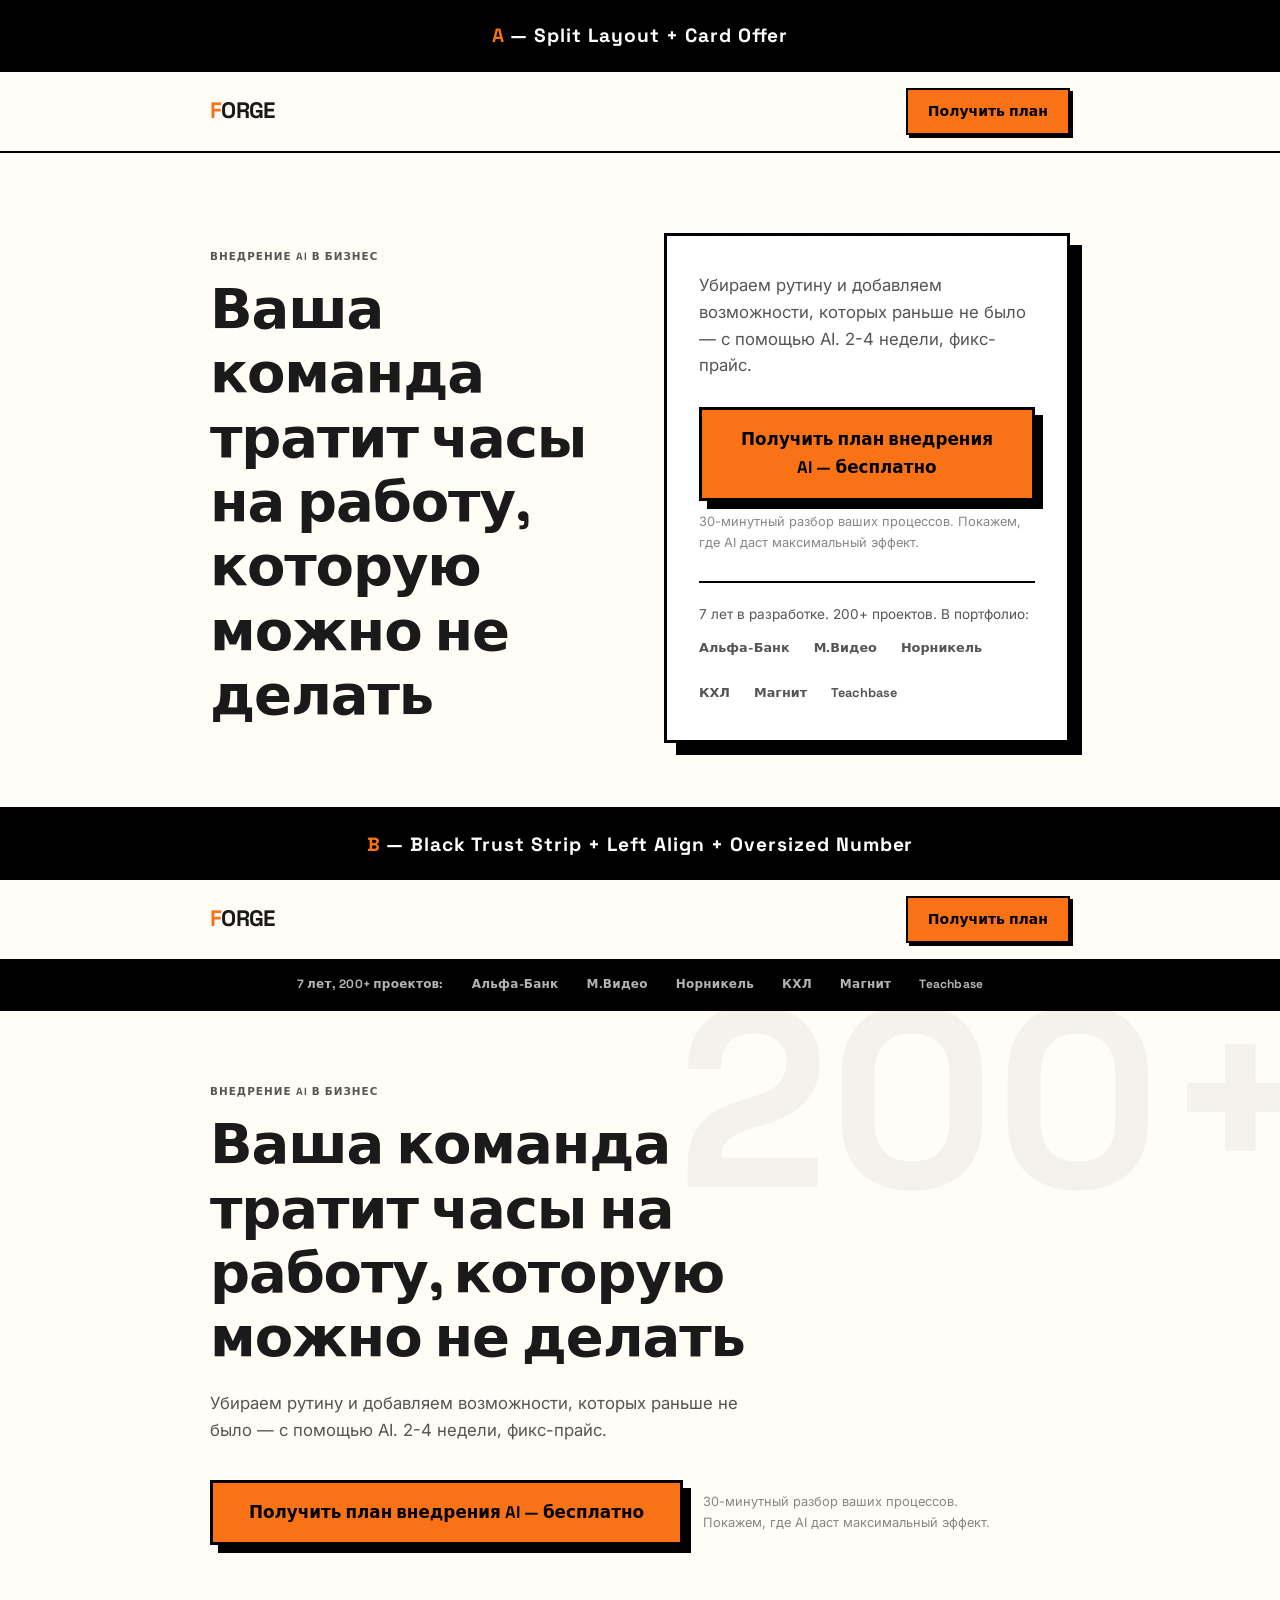
==== compare.html @ 6d1ca91e "design: hero comparison page — variant A (split+card) vs B (strip+left)" ====
<!DOCTYPE html>
<html lang="ru">
<head>
    <meta charset="UTF-8">
    <meta name="viewport" content="width=device-width, initial-scale=1.0">
    <title>Forge — Hero Comparison</title>
    <link rel="preconnect" href="https://fonts.googleapis.com">
    <link rel="preconnect" href="https://fonts.gstatic.com" crossorigin>
    <link href="https://fonts.googleapis.com/css2?family=Inter:wght@400;600&family=Space+Grotesk:wght@700&display=swap" rel="stylesheet">
    <style>
        :root {
            --bg: #FFFDF5;
            --bg-alt: #FFF8ED;
            --black: #000000;
            --white: #FFFFFF;
            --orange: #F97316;
            --orange-light: #FFF3E6;
            --blue: #4A90D9;
            --text: #1a1a1a;
            --text-muted: #555;
            --border: 2px solid var(--black);
            --border-thick: 3px solid var(--black);
            --shadow-sm: 3px 3px 0 0 var(--black);
            --shadow: 5px 5px 0 0 var(--black);
            --shadow-lg: 8px 8px 0 0 var(--black);
            --shadow-xl: 12px 12px 0 0 var(--black);
            --font-display: 'Space Grotesk', system-ui, sans-serif;
            --font-body: 'Inter', system-ui, sans-serif;
        }

        *, *::before, *::after { margin: 0; padding: 0; box-sizing: border-box; }

        body {
            font-family: var(--font-body);
            background: #ddd;
            color: var(--text);
            line-height: 1.65;
            -webkit-font-smoothing: antialiased;
        }

        h1, h2, h3 {
            font-family: var(--font-display);
            font-weight: 700;
            line-height: 1.15;
            letter-spacing: -0.02em;
        }

        a { color: var(--blue); text-decoration: none; }

        /* ===== Variant Label ===== */
        .variant-label {
            text-align: center;
            padding: 20px;
            font-family: var(--font-display);
            font-size: 1.2rem;
            font-weight: 700;
            background: var(--black);
            color: var(--white);
            letter-spacing: 0.05em;
        }

        .variant-label span {
            color: var(--orange);
        }

        /* ===== Shared Nav ===== */
        .nav {
            padding: 16px 0;
            border-bottom: var(--border);
            background: var(--bg);
        }

        .nav .container {
            max-width: 900px;
            margin: 0 auto;
            padding: 0 20px;
            display: flex;
            justify-content: space-between;
            align-items: center;
        }

        .logo {
            font-family: var(--font-display);
            font-size: 1.4rem;
            font-weight: 700;
            letter-spacing: -0.03em;
            text-transform: uppercase;
        }

        .logo em { color: var(--orange); font-style: normal; }

        .nav-cta {
            font-family: var(--font-display);
            font-weight: 700;
            font-size: 0.875rem;
            padding: 10px 20px;
            background: var(--orange);
            color: var(--black);
            border: var(--border);
            box-shadow: var(--shadow-sm);
            text-decoration: none;
        }

        /* ===== Buttons ===== */
        .btn {
            display: inline-block;
            font-family: var(--font-display);
            font-weight: 700;
            font-size: 1rem;
            padding: 14px 32px;
            border: var(--border-thick);
            cursor: pointer;
            text-decoration: none;
        }

        .btn-primary {
            background: var(--orange);
            color: var(--black);
            box-shadow: var(--shadow-lg);
            font-size: 1.05rem;
            padding: 16px 36px;
        }

        .logo-strip-simple {
            display: flex;
            gap: 24px;
            align-items: center;
            flex-wrap: wrap;
        }

        .logo-strip-simple span {
            font-family: var(--font-display);
            font-weight: 700;
            font-size: 0.8rem;
            color: var(--text-muted);
            white-space: nowrap;
        }

        /* ============================================================
           VARIANT A — Split + Card Offer
           ============================================================ */
        .hero-a {
            padding: 80px 0 64px;
            background: var(--bg);
            border-bottom: var(--border);
            position: relative;
            overflow: hidden;
        }

        .hero-a::before {
            content: '';
            position: absolute;
            top: 0; left: 0; right: 0; bottom: 0;
            background-image: radial-gradient(var(--black) 1px, transparent 1px);
            background-size: 32px 32px;
            opacity: 0.04;
            pointer-events: none;
        }

        .hero-a .container {
            max-width: 900px;
            margin: 0 auto;
            padding: 0 20px;
            position: relative;
            z-index: 1;
        }

        .hero-a-grid {
            display: grid;
            grid-template-columns: 1fr;
            gap: 40px;
            align-items: center;
        }

        .hero-a-left .section-label {
            font-family: var(--font-display);
            font-size: 0.65rem;
            font-weight: 700;
            text-transform: uppercase;
            letter-spacing: 0.1em;
            color: var(--text-muted);
            margin-bottom: 12px;
        }

        .hero-a-left h1 {
            font-size: clamp(2.2rem, 5.5vw, 3.5rem);
            margin-bottom: 0;
        }

        .hero-a-card {
            background: var(--white);
            border: var(--border-thick);
            box-shadow: var(--shadow-xl);
            padding: 36px 32px;
        }

        .hero-a-card .subtitle {
            font-size: 1.05rem;
            color: var(--text-muted);
            line-height: 1.6;
            margin-bottom: 28px;
        }

        .hero-a-card .btn-primary {
            width: 100%;
            text-align: center;
            margin-bottom: 10px;
        }

        .hero-a-card .cta-sub {
            font-size: 0.8rem;
            color: var(--text-muted);
            opacity: 0.7;
            margin-bottom: 0;
        }

        .hero-a-social {
            margin-top: 28px;
            padding-top: 20px;
            border-top: var(--border);
        }

        .hero-a-social p {
            font-size: 0.85rem;
            color: var(--text-muted);
            margin-bottom: 12px;
        }

        /* ============================================================
           VARIANT B — Black Strip + Left Align + Oversized Number
           ============================================================ */
        .hero-b-strip {
            background: var(--black);
            padding: 14px 0;
            border-bottom: var(--border);
        }

        .hero-b-strip .container {
            max-width: 900px;
            margin: 0 auto;
            padding: 0 20px;
        }

        .hero-b-strip .logo-strip-dark {
            display: flex;
            gap: 28px;
            align-items: center;
            flex-wrap: wrap;
            justify-content: center;
        }

        .hero-b-strip .logo-strip-dark span {
            font-family: var(--font-display);
            font-weight: 700;
            font-size: 0.75rem;
            color: rgba(255,255,255,0.7);
            white-space: nowrap;
            letter-spacing: 0.02em;
        }

        .hero-b-strip .strip-lead {
            font-family: var(--font-body);
            font-size: 0.75rem;
            color: rgba(255,255,255,0.4);
            white-space: nowrap;
        }

        .hero-b {
            padding: 72px 0 64px;
            background: var(--bg);
            border-bottom: var(--border);
            position: relative;
            overflow: hidden;
        }

        .hero-b::before {
            content: '';
            position: absolute;
            top: -40px;
            right: -40px;
            font-family: var(--font-display);
            font-weight: 700;
            font-size: 16rem;
            color: var(--black);
            opacity: 0.04;
            line-height: 1;
            pointer-events: none;
            content: '200+';
        }

        .hero-b .container {
            max-width: 900px;
            margin: 0 auto;
            padding: 0 20px;
            position: relative;
            z-index: 1;
        }

        .hero-b .section-label {
            font-family: var(--font-display);
            font-size: 0.65rem;
            font-weight: 700;
            text-transform: uppercase;
            letter-spacing: 0.1em;
            color: var(--text-muted);
            margin-bottom: 12px;
        }

        .hero-b h1 {
            font-size: clamp(2.2rem, 5.5vw, 3.5rem);
            margin-bottom: 20px;
            max-width: 680px;
        }

        .hero-b .subtitle {
            font-size: 1.05rem;
            color: var(--text-muted);
            line-height: 1.6;
            max-width: 540px;
            margin-bottom: 36px;
        }

        .hero-b .cta-row {
            display: flex;
            align-items: center;
            gap: 20px;
            flex-wrap: wrap;
            margin-bottom: 0;
        }

        .hero-b .cta-sub {
            font-size: 0.8rem;
            color: var(--text-muted);
            opacity: 0.7;
        }

        /* ===== Responsive ===== */
        @media (min-width: 768px) {
            .hero-a-grid {
                grid-template-columns: 1fr 1fr;
                gap: 48px;
            }

            .hero-b h1 {
                font-size: clamp(2.5rem, 5.5vw, 3.5rem);
            }
        }
    </style>
</head>
<body>

<!-- ============================================================ -->
<div class="variant-label"><span>A</span> — Split Layout + Card Offer</div>
<!-- ============================================================ -->

<div class="nav">
    <div class="container">
        <div class="logo"><em>F</em>ORGE</div>
        <a href="#" class="nav-cta">Получить план</a>
    </div>
</div>

<section class="hero-a">
    <div class="container">
        <div class="hero-a-grid">
            <div class="hero-a-left">
                <p class="section-label">Внедрение AI в бизнес</p>
                <h1>Ваша команда тратит часы на работу, которую можно не делать</h1>
            </div>
            <div class="hero-a-card">
                <p class="subtitle">Убираем рутину и добавляем возможности, которых раньше не было — с помощью AI. 2-4 недели, фикс-прайс.</p>
                <a href="#" class="btn btn-primary">Получить план внедрения AI — бесплатно</a>
                <p class="cta-sub">30-минутный разбор ваших процессов. Покажем, где AI даст максимальный эффект.</p>
                <div class="hero-a-social">
                    <p>7 лет в разработке. 200+ проектов. В портфолио:</p>
                    <div class="logo-strip-simple">
                        <span>Альфа-Банк</span>
                        <span>М.Видео</span>
                        <span>Норникель</span>
                        <span>КХЛ</span>
                        <span>Магнит</span>
                        <span>Teachbase</span>
                    </div>
                </div>
            </div>
        </div>
    </div>
</section>

<!-- ============================================================ -->
<div class="variant-label"><span>B</span> — Black Trust Strip + Left Align + Oversized Number</div>
<!-- ============================================================ -->

<div class="nav">
    <div class="container">
        <div class="logo"><em>F</em>ORGE</div>
        <a href="#" class="nav-cta">Получить план</a>
    </div>
</div>

<div class="hero-b-strip">
    <div class="container">
        <div class="logo-strip-dark">
            <span class="strip-lead">7 лет, 200+ проектов:</span>
            <span>Альфа-Банк</span>
            <span>М.Видео</span>
            <span>Норникель</span>
            <span>КХЛ</span>
            <span>Магнит</span>
            <span>Teachbase</span>
        </div>
    </div>
</div>

<section class="hero-b">
    <div class="container">
        <p class="section-label">Внедрение AI в бизнес</p>
        <h1>Ваша команда тратит часы на работу, которую можно не делать</h1>
        <p class="subtitle">Убираем рутину и добавляем возможности, которых раньше не было — с помощью AI. 2-4 недели, фикс-прайс.</p>
        <div class="cta-row">
            <a href="#" class="btn btn-primary">Получить план внедрения AI — бесплатно</a>
            <span class="cta-sub">30-минутный разбор ваших процессов.<br>Покажем, где AI даст максимальный эффект.</span>
        </div>
    </div>
</section>

</body>
</html>
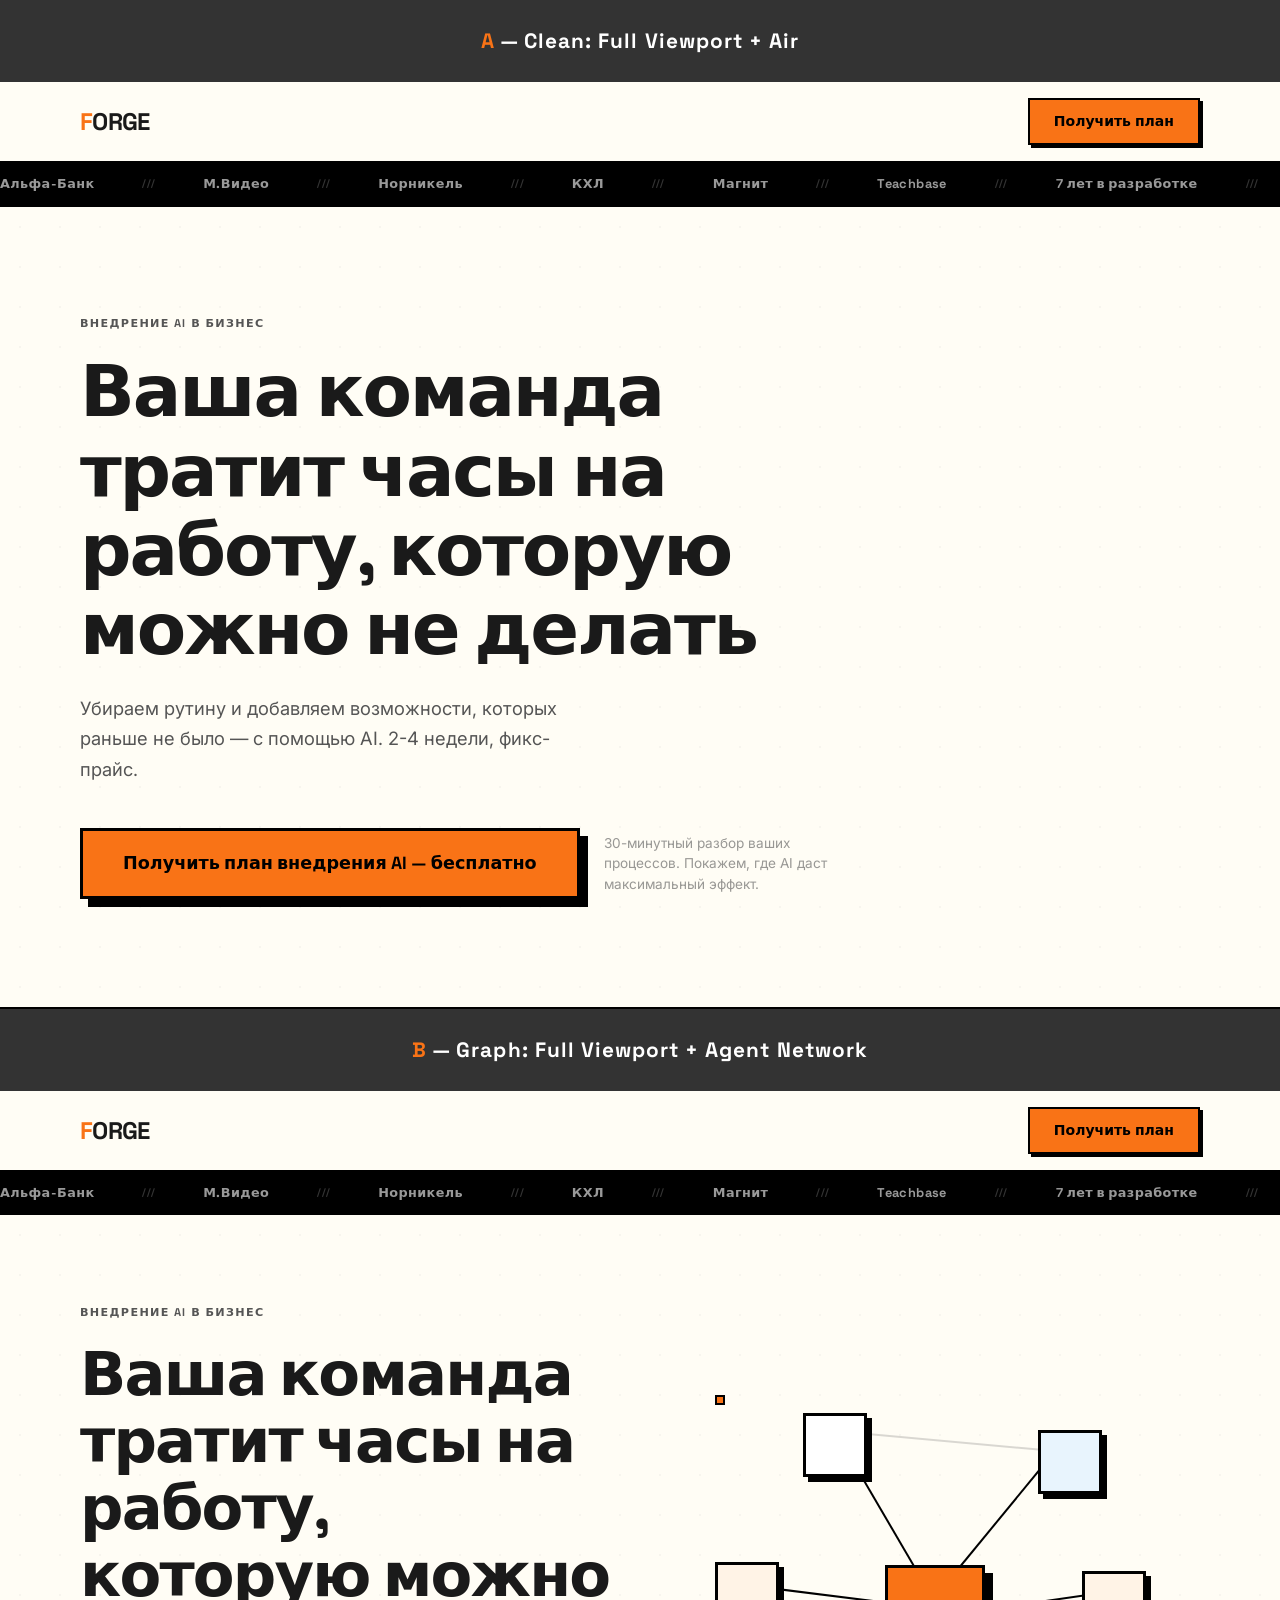
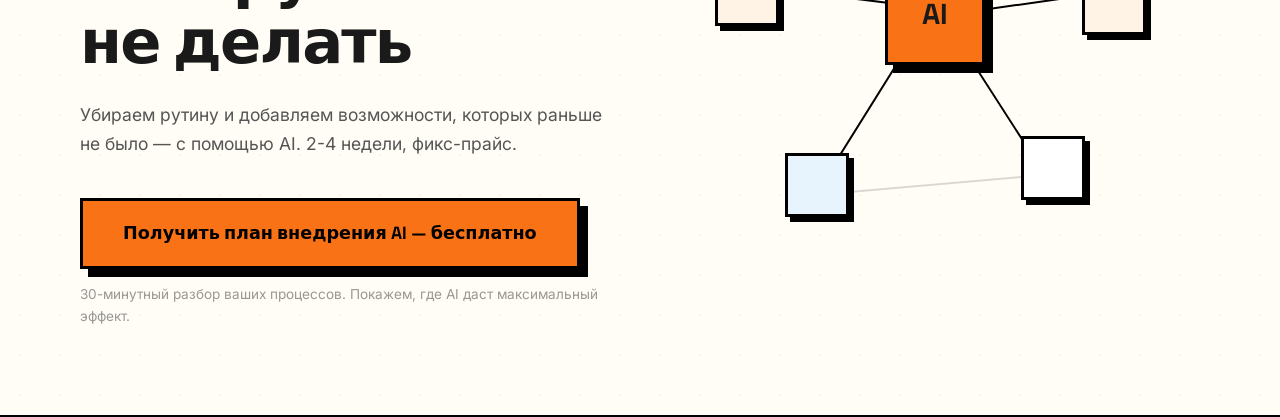
==== commit 794f7033: "design: hero v2 comparison — A (clean+air) vs B (agent graph)" ====
--- a/compare.html
+++ b/compare.html
@@ -3,24 +3,23 @@
 <head>
     <meta charset="UTF-8">
     <meta name="viewport" content="width=device-width, initial-scale=1.0">
-    <title>Forge — Hero Comparison</title>
+    <title>Forge — Hero Comparison v2</title>
     <link rel="preconnect" href="https://fonts.googleapis.com">
     <link rel="preconnect" href="https://fonts.gstatic.com" crossorigin>
     <link href="https://fonts.googleapis.com/css2?family=Inter:wght@400;600&family=Space+Grotesk:wght@700&display=swap" rel="stylesheet">
     <style>
         :root {
             --bg: #FFFDF5;
-            --bg-alt: #FFF8ED;
             --black: #000000;
             --white: #FFFFFF;
             --orange: #F97316;
             --orange-light: #FFF3E6;
             --blue: #4A90D9;
+            --blue-light: #E8F4FD;
             --text: #1a1a1a;
             --text-muted: #555;
             --border: 2px solid var(--black);
             --border-thick: 3px solid var(--black);
-            --shadow-sm: 3px 3px 0 0 var(--black);
             --shadow: 5px 5px 0 0 var(--black);
             --shadow-lg: 8px 8px 0 0 var(--black);
             --shadow-xl: 12px 12px 0 0 var(--black);
@@ -32,7 +31,7 @@
 
         body {
             font-family: var(--font-body);
-            background: #ddd;
+            background: #ccc;
             color: var(--text);
             line-height: 1.65;
             -webkit-font-smoothing: antialiased;
@@ -41,308 +40,358 @@
         h1, h2, h3 {
             font-family: var(--font-display);
             font-weight: 700;
-            line-height: 1.15;
-            letter-spacing: -0.02em;
+            line-height: 1.1;
+            letter-spacing: -0.03em;
         }
 
         a { color: var(--blue); text-decoration: none; }
 
-        /* ===== Variant Label ===== */
+        /* ===== Variant Separator ===== */
         .variant-label {
             text-align: center;
-            padding: 20px;
-            font-family: var(--font-display);
-            font-size: 1.2rem;
-            font-weight: 700;
-            background: var(--black);
+            padding: 24px;
+            font-family: var(--font-display);
+            font-size: 1.3rem;
+            font-weight: 700;
+            background: #333;
             color: var(--white);
             letter-spacing: 0.05em;
         }
-
-        .variant-label span {
-            color: var(--orange);
-        }
-
-        /* ===== Shared Nav ===== */
+        .variant-label span { color: var(--orange); }
+
+        /* ===== Shared: Nav ===== */
         .nav {
             padding: 16px 0;
             border-bottom: var(--border);
             background: var(--bg);
         }
-
-        .nav .container {
-            max-width: 900px;
+        .nav-inner {
+            max-width: 1200px;
             margin: 0 auto;
-            padding: 0 20px;
+            padding: 0 40px;
             display: flex;
             justify-content: space-between;
             align-items: center;
         }
-
         .logo {
             font-family: var(--font-display);
-            font-size: 1.4rem;
+            font-size: 1.5rem;
             font-weight: 700;
             letter-spacing: -0.03em;
             text-transform: uppercase;
         }
-
         .logo em { color: var(--orange); font-style: normal; }
-
         .nav-cta {
             font-family: var(--font-display);
             font-weight: 700;
             font-size: 0.875rem;
-            padding: 10px 20px;
+            padding: 10px 24px;
             background: var(--orange);
             color: var(--black);
             border: var(--border);
-            box-shadow: var(--shadow-sm);
+            box-shadow: 3px 3px 0 0 var(--black);
             text-decoration: none;
         }
 
-        /* ===== Buttons ===== */
+        /* ===== Shared: Marquee Strip ===== */
+        .marquee-strip {
+            background: var(--black);
+            border-bottom: var(--border);
+            overflow: hidden;
+            padding: 10px 0;
+            position: relative;
+        }
+        .marquee-track {
+            display: flex;
+            gap: 48px;
+            align-items: center;
+            animation: marquee 20s linear infinite;
+            width: max-content;
+        }
+        .marquee-track span {
+            font-family: var(--font-display);
+            font-weight: 700;
+            font-size: 0.8rem;
+            color: rgba(255,255,255,0.6);
+            white-space: nowrap;
+            letter-spacing: 0.03em;
+        }
+        .marquee-track .sep {
+            color: rgba(255,255,255,0.2);
+            font-size: 0.6rem;
+        }
+        @keyframes marquee {
+            0% { transform: translateX(0); }
+            100% { transform: translateX(-50%); }
+        }
+
+        /* ===== Shared: Button ===== */
         .btn {
             display: inline-block;
             font-family: var(--font-display);
             font-weight: 700;
-            font-size: 1rem;
-            padding: 14px 32px;
+            padding: 18px 40px;
             border: var(--border-thick);
             cursor: pointer;
             text-decoration: none;
-        }
-
+            font-size: 1.1rem;
+            transition: transform 0.1s, box-shadow 0.1s;
+        }
         .btn-primary {
             background: var(--orange);
             color: var(--black);
             box-shadow: var(--shadow-lg);
-            font-size: 1.05rem;
-            padding: 16px 36px;
-        }
-
-        .logo-strip-simple {
-            display: flex;
-            gap: 24px;
-            align-items: center;
-            flex-wrap: wrap;
-        }
-
-        .logo-strip-simple span {
-            font-family: var(--font-display);
-            font-weight: 700;
-            font-size: 0.8rem;
-            color: var(--text-muted);
-            white-space: nowrap;
+        }
+        .btn-primary:hover {
+            transform: translate(-3px, -3px);
+            box-shadow: var(--shadow-xl);
+            text-decoration: none;
         }
 
         /* ============================================================
-           VARIANT A — Split + Card Offer
+           VARIANT A — Clean: Marquee + Full Viewport + Air
            ============================================================ */
         .hero-a {
-            padding: 80px 0 64px;
+            min-height: calc(100vh - 56px - 42px);
+            display: flex;
+            align-items: center;
             background: var(--bg);
             border-bottom: var(--border);
             position: relative;
             overflow: hidden;
         }
-
         .hero-a::before {
             content: '';
             position: absolute;
             top: 0; left: 0; right: 0; bottom: 0;
             background-image: radial-gradient(var(--black) 1px, transparent 1px);
-            background-size: 32px 32px;
-            opacity: 0.04;
+            background-size: 40px 40px;
+            opacity: 0.03;
             pointer-events: none;
         }
-
-        .hero-a .container {
-            max-width: 900px;
+        .hero-a-inner {
+            max-width: 1200px;
             margin: 0 auto;
-            padding: 0 20px;
+            padding: 80px 40px;
             position: relative;
             z-index: 1;
-        }
-
-        .hero-a-grid {
-            display: grid;
-            grid-template-columns: 1fr;
-            gap: 40px;
-            align-items: center;
-        }
-
-        .hero-a-left .section-label {
-            font-family: var(--font-display);
-            font-size: 0.65rem;
+            width: 100%;
+        }
+        .hero-a .section-label {
+            font-family: var(--font-display);
+            font-size: 0.7rem;
             font-weight: 700;
             text-transform: uppercase;
-            letter-spacing: 0.1em;
+            letter-spacing: 0.12em;
             color: var(--text-muted);
-            margin-bottom: 12px;
-        }
-
-        .hero-a-left h1 {
-            font-size: clamp(2.2rem, 5.5vw, 3.5rem);
-            margin-bottom: 0;
-        }
-
-        .hero-a-card {
-            background: var(--white);
-            border: var(--border-thick);
-            box-shadow: var(--shadow-xl);
-            padding: 36px 32px;
-        }
-
-        .hero-a-card .subtitle {
-            font-size: 1.05rem;
+            margin-bottom: 20px;
+        }
+        .hero-a h1 {
+            font-size: clamp(2.8rem, 6vw, 4.5rem);
+            max-width: 780px;
+            margin-bottom: 24px;
+        }
+        .hero-a .subtitle {
+            font-size: 1.15rem;
             color: var(--text-muted);
-            line-height: 1.6;
-            margin-bottom: 28px;
-        }
-
-        .hero-a-card .btn-primary {
-            width: 100%;
-            text-align: center;
-            margin-bottom: 10px;
-        }
-
-        .hero-a-card .cta-sub {
-            font-size: 0.8rem;
-            color: var(--text-muted);
-            opacity: 0.7;
-            margin-bottom: 0;
-        }
-
-        .hero-a-social {
-            margin-top: 28px;
-            padding-top: 20px;
-            border-top: var(--border);
-        }
-
-        .hero-a-social p {
+            line-height: 1.65;
+            max-width: 520px;
+            margin-bottom: 44px;
+        }
+        .hero-a .cta-row {
+            display: flex;
+            align-items: center;
+            gap: 24px;
+            flex-wrap: wrap;
+        }
+        .hero-a .cta-sub {
             font-size: 0.85rem;
             color: var(--text-muted);
-            margin-bottom: 12px;
+            opacity: 0.6;
+            max-width: 240px;
+            line-height: 1.5;
         }
 
         /* ============================================================
-           VARIANT B — Black Strip + Left Align + Oversized Number
+           VARIANT B — Graph: Marquee + Full Viewport + Agent Network
            ============================================================ */
-        .hero-b-strip {
-            background: var(--black);
-            padding: 14px 0;
-            border-bottom: var(--border);
-        }
-
-        .hero-b-strip .container {
-            max-width: 900px;
-            margin: 0 auto;
-            padding: 0 20px;
-        }
-
-        .hero-b-strip .logo-strip-dark {
+        .hero-b {
+            min-height: calc(100vh - 56px - 42px);
             display: flex;
-            gap: 28px;
-            align-items: center;
-            flex-wrap: wrap;
-            justify-content: center;
-        }
-
-        .hero-b-strip .logo-strip-dark span {
-            font-family: var(--font-display);
-            font-weight: 700;
-            font-size: 0.75rem;
-            color: rgba(255,255,255,0.7);
-            white-space: nowrap;
-            letter-spacing: 0.02em;
-        }
-
-        .hero-b-strip .strip-lead {
-            font-family: var(--font-body);
-            font-size: 0.75rem;
-            color: rgba(255,255,255,0.4);
-            white-space: nowrap;
-        }
-
-        .hero-b {
-            padding: 72px 0 64px;
+            align-items: center;
             background: var(--bg);
             border-bottom: var(--border);
             position: relative;
             overflow: hidden;
         }
-
         .hero-b::before {
             content: '';
             position: absolute;
-            top: -40px;
-            right: -40px;
-            font-family: var(--font-display);
-            font-weight: 700;
-            font-size: 16rem;
-            color: var(--black);
-            opacity: 0.04;
-            line-height: 1;
+            top: 0; left: 0; right: 0; bottom: 0;
+            background-image: radial-gradient(var(--black) 1px, transparent 1px);
+            background-size: 40px 40px;
+            opacity: 0.03;
             pointer-events: none;
-            content: '200+';
-        }
-
-        .hero-b .container {
-            max-width: 900px;
+        }
+        .hero-b-inner {
+            max-width: 1200px;
             margin: 0 auto;
-            padding: 0 20px;
+            padding: 80px 40px;
             position: relative;
             z-index: 1;
-        }
-
-        .hero-b .section-label {
-            font-family: var(--font-display);
-            font-size: 0.65rem;
+            width: 100%;
+            display: grid;
+            grid-template-columns: 1fr 1fr;
+            gap: 60px;
+            align-items: center;
+        }
+        .hero-b-text .section-label {
+            font-family: var(--font-display);
+            font-size: 0.7rem;
             font-weight: 700;
             text-transform: uppercase;
-            letter-spacing: 0.1em;
+            letter-spacing: 0.12em;
             color: var(--text-muted);
-            margin-bottom: 12px;
-        }
-
-        .hero-b h1 {
-            font-size: clamp(2.2rem, 5.5vw, 3.5rem);
             margin-bottom: 20px;
-            max-width: 680px;
-        }
-
-        .hero-b .subtitle {
-            font-size: 1.05rem;
+        }
+        .hero-b-text h1 {
+            font-size: clamp(2.4rem, 5vw, 3.8rem);
+            margin-bottom: 24px;
+        }
+        .hero-b-text .subtitle {
+            font-size: 1.1rem;
             color: var(--text-muted);
-            line-height: 1.6;
-            max-width: 540px;
-            margin-bottom: 36px;
-        }
-
-        .hero-b .cta-row {
+            line-height: 1.65;
+            margin-bottom: 40px;
+        }
+        .hero-b-text .cta-sub {
+            font-size: 0.85rem;
+            color: var(--text-muted);
+            opacity: 0.6;
+            margin-top: 14px;
+        }
+
+        /* Agent Graph */
+        .agent-graph {
+            position: relative;
+            width: 100%;
+            aspect-ratio: 1;
+            max-width: 440px;
+            justify-self: center;
+        }
+
+        .graph-node {
+            position: absolute;
+            border: var(--border-thick);
             display: flex;
             align-items: center;
-            gap: 20px;
-            flex-wrap: wrap;
-            margin-bottom: 0;
-        }
-
-        .hero-b .cta-sub {
-            font-size: 0.8rem;
-            color: var(--text-muted);
-            opacity: 0.7;
+            justify-content: center;
+            font-family: var(--font-display);
+            font-weight: 700;
+            z-index: 2;
+        }
+
+        /* Central hub */
+        .node-hub {
+            width: 100px;
+            height: 100px;
+            background: var(--orange);
+            box-shadow: var(--shadow-lg);
+            top: 50%;
+            left: 50%;
+            transform: translate(-50%, -50%);
+            font-size: 1.8rem;
+        }
+
+        /* Satellite nodes */
+        .node-sat {
+            width: 64px;
+            height: 64px;
+            background: var(--white);
+            box-shadow: var(--shadow);
+        }
+
+        .node-sat-1 { top: 4%; left: 20%; }
+        .node-sat-2 { top: 8%; right: 12%; background: var(--blue-light); }
+        .node-sat-3 { top: 40%; right: 2%; background: var(--orange-light); }
+        .node-sat-4 { bottom: 8%; right: 16%; }
+        .node-sat-5 { bottom: 4%; left: 16%; background: var(--blue-light); }
+        .node-sat-6 { top: 38%; left: 0%; background: var(--orange-light); }
+
+        /* Connector lines via SVG */
+        .graph-lines {
+            position: absolute;
+            top: 0; left: 0;
+            width: 100%;
+            height: 100%;
+            z-index: 1;
+        }
+        .graph-lines line {
+            stroke: var(--black);
+            stroke-width: 2;
+        }
+
+        /* Pulsing dot */
+        .pulse-dot {
+            position: absolute;
+            width: 10px;
+            height: 10px;
+            background: var(--orange);
+            border: 2px solid var(--black);
+            z-index: 3;
+            animation: pulse-move 4s ease-in-out infinite;
+        }
+        .pulse-dot-2 {
+            animation: pulse-move-2 5s ease-in-out infinite 1s;
+        }
+
+        @keyframes pulse-move {
+            0%, 100% { top: 8%; left: 35%; }
+            25% { top: 30%; left: 50%; }
+            50% { top: 50%; left: 50%; }
+            75% { top: 70%; left: 35%; }
+        }
+        @keyframes pulse-move-2 {
+            0%, 100% { top: 12%; right: 25%; left: auto; }
+            33% { top: 45%; right: 15%; left: auto; }
+            66% { top: 50%; right: 40%; left: auto; }
         }
 
         /* ===== Responsive ===== */
-        @media (min-width: 768px) {
-            .hero-a-grid {
-                grid-template-columns: 1fr 1fr;
-                gap: 48px;
-            }
-
-            .hero-b h1 {
-                font-size: clamp(2.5rem, 5.5vw, 3.5rem);
+        @media (max-width: 768px) {
+            .hero-a-inner,
+            .nav-inner {
+                padding: 60px 20px;
+            }
+            .nav-inner { padding: 0 20px; }
+
+            .hero-a h1 {
+                font-size: clamp(2.2rem, 8vw, 3rem);
+            }
+
+            .hero-b-inner {
+                grid-template-columns: 1fr;
+                padding: 60px 20px;
+            }
+
+            .agent-graph {
+                max-width: 300px;
+                order: -1;
+            }
+
+            .hero-b-text h1 {
+                font-size: clamp(2.2rem, 8vw, 3rem);
+            }
+
+            .hero-a .cta-row,
+            .hero-b-text .cta-row {
+                flex-direction: column;
+                align-items: flex-start;
+            }
+
+            .btn {
+                width: 100%;
+                text-align: center;
             }
         }
     </style>
@@ -350,79 +399,119 @@
 <body>
 
 <!-- ============================================================ -->
-<div class="variant-label"><span>A</span> — Split Layout + Card Offer</div>
+<div class="variant-label"><span>A</span> — Clean: Full Viewport + Air</div>
 <!-- ============================================================ -->
 
 <div class="nav">
-    <div class="container">
+    <div class="nav-inner">
         <div class="logo"><em>F</em>ORGE</div>
         <a href="#" class="nav-cta">Получить план</a>
     </div>
 </div>
 
-<section class="hero-a">
-    <div class="container">
-        <div class="hero-a-grid">
-            <div class="hero-a-left">
-                <p class="section-label">Внедрение AI в бизнес</p>
-                <h1>Ваша команда тратит часы на работу, которую можно не делать</h1>
-            </div>
-            <div class="hero-a-card">
-                <p class="subtitle">Убираем рутину и добавляем возможности, которых раньше не было — с помощью AI. 2-4 недели, фикс-прайс.</p>
-                <a href="#" class="btn btn-primary">Получить план внедрения AI — бесплатно</a>
-                <p class="cta-sub">30-минутный разбор ваших процессов. Покажем, где AI даст максимальный эффект.</p>
-                <div class="hero-a-social">
-                    <p>7 лет в разработке. 200+ проектов. В портфолио:</p>
-                    <div class="logo-strip-simple">
-                        <span>Альфа-Банк</span>
-                        <span>М.Видео</span>
-                        <span>Норникель</span>
-                        <span>КХЛ</span>
-                        <span>Магнит</span>
-                        <span>Teachbase</span>
-                    </div>
-                </div>
-            </div>
-        </div>
-    </div>
-</section>
-
-<!-- ============================================================ -->
-<div class="variant-label"><span>B</span> — Black Trust Strip + Left Align + Oversized Number</div>
-<!-- ============================================================ -->
-
-<div class="nav">
-    <div class="container">
-        <div class="logo"><em>F</em>ORGE</div>
-        <a href="#" class="nav-cta">Получить план</a>
+<div class="marquee-strip">
+    <div class="marquee-track">
+        <span>Альфа-Банк</span><span class="sep">///</span>
+        <span>М.Видео</span><span class="sep">///</span>
+        <span>Норникель</span><span class="sep">///</span>
+        <span>КХЛ</span><span class="sep">///</span>
+        <span>Магнит</span><span class="sep">///</span>
+        <span>Teachbase</span><span class="sep">///</span>
+        <span>7 лет в разработке</span><span class="sep">///</span>
+        <span>200+ проектов</span><span class="sep">///</span>
+        <!-- Duplicate for seamless loop -->
+        <span>Альфа-Банк</span><span class="sep">///</span>
+        <span>М.Видео</span><span class="sep">///</span>
+        <span>Норникель</span><span class="sep">///</span>
+        <span>КХЛ</span><span class="sep">///</span>
+        <span>Магнит</span><span class="sep">///</span>
+        <span>Teachbase</span><span class="sep">///</span>
+        <span>7 лет в разработке</span><span class="sep">///</span>
+        <span>200+ проектов</span><span class="sep">///</span>
     </div>
 </div>
 
-<div class="hero-b-strip">
-    <div class="container">
-        <div class="logo-strip-dark">
-            <span class="strip-lead">7 лет, 200+ проектов:</span>
-            <span>Альфа-Банк</span>
-            <span>М.Видео</span>
-            <span>Норникель</span>
-            <span>КХЛ</span>
-            <span>Магнит</span>
-            <span>Teachbase</span>
-        </div>
-    </div>
-</div>
-
-<section class="hero-b">
-    <div class="container">
+<section class="hero-a">
+    <div class="hero-a-inner">
         <p class="section-label">Внедрение AI в бизнес</p>
         <h1>Ваша команда тратит часы на работу, которую можно не делать</h1>
         <p class="subtitle">Убираем рутину и добавляем возможности, которых раньше не было — с помощью AI. 2-4 недели, фикс-прайс.</p>
         <div class="cta-row">
             <a href="#" class="btn btn-primary">Получить план внедрения AI — бесплатно</a>
-            <span class="cta-sub">30-минутный разбор ваших процессов.<br>Покажем, где AI даст максимальный эффект.</span>
+            <span class="cta-sub">30-минутный разбор ваших процессов. Покажем, где AI даст максимальный эффект.</span>
         </div>
     </div>
 </section>
 
+<!-- ============================================================ -->
+<div class="variant-label"><span>B</span> — Graph: Full Viewport + Agent Network</div>
+<!-- ============================================================ -->
+
+<div class="nav">
+    <div class="nav-inner">
+        <div class="logo"><em>F</em>ORGE</div>
+        <a href="#" class="nav-cta">Получить план</a>
+    </div>
+</div>
+
+<div class="marquee-strip">
+    <div class="marquee-track">
+        <span>Альфа-Банк</span><span class="sep">///</span>
+        <span>М.Видео</span><span class="sep">///</span>
+        <span>Норникель</span><span class="sep">///</span>
+        <span>КХЛ</span><span class="sep">///</span>
+        <span>Магнит</span><span class="sep">///</span>
+        <span>Teachbase</span><span class="sep">///</span>
+        <span>7 лет в разработке</span><span class="sep">///</span>
+        <span>200+ проектов</span><span class="sep">///</span>
+        <span>Альфа-Банк</span><span class="sep">///</span>
+        <span>М.Видео</span><span class="sep">///</span>
+        <span>Норникель</span><span class="sep">///</span>
+        <span>КХЛ</span><span class="sep">///</span>
+        <span>Магнит</span><span class="sep">///</span>
+        <span>Teachbase</span><span class="sep">///</span>
+        <span>7 лет в разработке</span><span class="sep">///</span>
+        <span>200+ проектов</span><span class="sep">///</span>
+    </div>
+</div>
+
+<section class="hero-b">
+    <div class="hero-b-inner">
+        <div class="hero-b-text">
+            <p class="section-label">Внедрение AI в бизнес</p>
+            <h1>Ваша команда тратит часы на работу, которую можно не делать</h1>
+            <p class="subtitle">Убираем рутину и добавляем возможности, которых раньше не было — с помощью AI. 2-4 недели, фикс-прайс.</p>
+            <a href="#" class="btn btn-primary">Получить план внедрения AI — бесплатно</a>
+            <p class="cta-sub">30-минутный разбор ваших процессов. Покажем, где AI даст максимальный эффект.</p>
+        </div>
+        <div class="agent-graph">
+            <!-- Connector lines -->
+            <svg class="graph-lines" viewBox="0 0 440 440" fill="none">
+                <line x1="120" y1="36" x2="210" y2="190" />
+                <line x1="340" y1="56" x2="230" y2="190" />
+                <line x1="400" y1="196" x2="260" y2="216" />
+                <line x1="330" y1="380" x2="240" y2="240" />
+                <line x1="100" y1="400" x2="200" y2="240" />
+                <line x1="30" y1="190" x2="190" y2="210" />
+                <!-- Cross connections -->
+                <line x1="120" y1="36" x2="340" y2="56" opacity="0.15" />
+                <line x1="100" y1="400" x2="330" y2="380" opacity="0.15" />
+            </svg>
+            <!-- Pulse dots -->
+            <div class="pulse-dot"></div>
+            <div class="pulse-dot pulse-dot-2"></div>
+            <!-- Hub -->
+            <div class="graph-node node-hub">AI</div>
+            <!-- Satellites -->
+            <div class="graph-node node-sat node-sat-1"></div>
+            <div class="graph-node node-sat node-sat-2"></div>
+            <div class="graph-node node-sat node-sat-3"></div>
+            <div class="graph-node node-sat node-sat-4"></div>
+            <div class="graph-node node-sat node-sat-5"></div>
+            <div class="graph-node node-sat node-sat-6"></div>
+        </div>
+    </div>
+</section>
+
 </body>
 </html>
